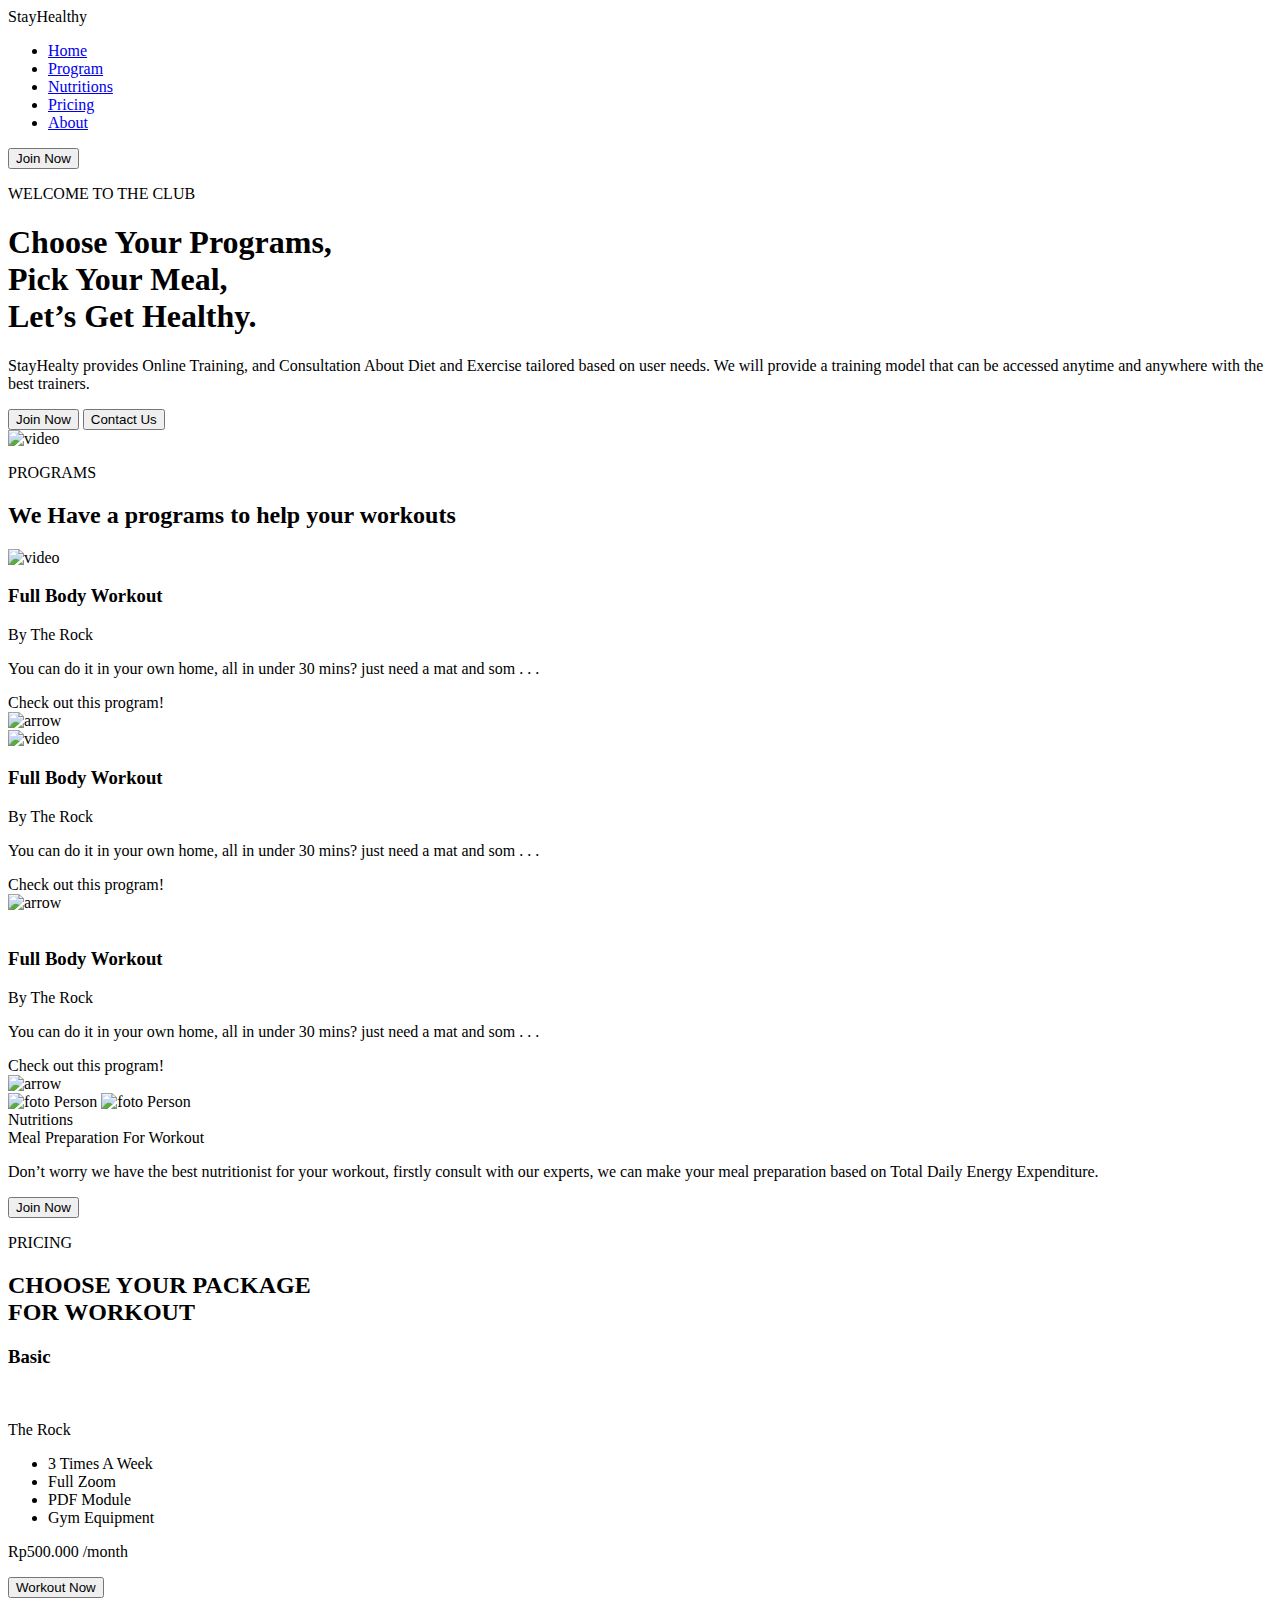
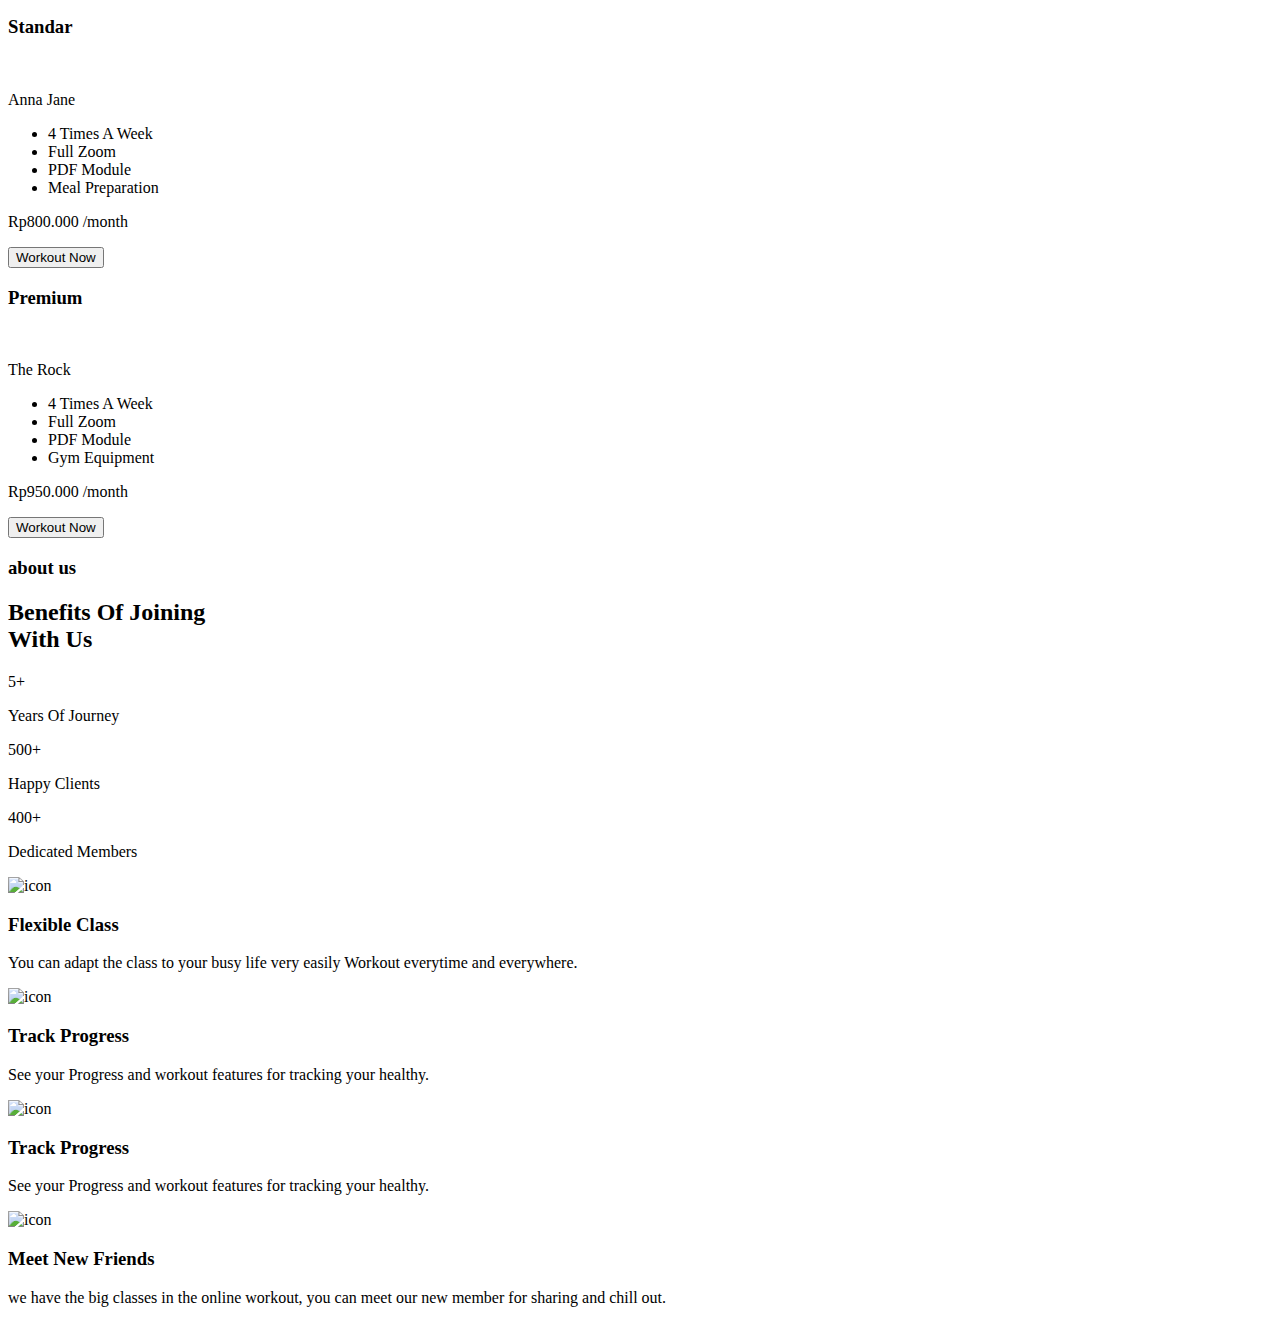
==== index.html @ d41f16de "commit1" ====
<!DOCTYPE html>
<html lang="en">

<head>
    <meta charset="UTF-8">
    <meta http-equiv="X-UA-Compatible" content="IE=edge">
    <meta name="viewport" content="width=device-width, initial-scale=1.0">
    <title>StayHealthy</title>
    <link rel="preconnect" href="https://fonts.googleapis.com">
    <link rel="preconnect" href="https://fonts.gstatic.com" crossorigin>
    <link
        href="https://fonts.googleapis.com/css2?family=Inter:wght@800&family=Lato:ital,wght@0,400;1,900&family=Poppins:wght@300;400;600;700;800&family=Roboto+Slab:wght@700&display=swap"
        rel="stylesheet">
    <link rel="stylesheet" href="./css/style.css">
</head>

<body>
    <div class="container">
        <header class="header">
            <div class="logo"> StayHealthy</div>
            <nav class="nav">
                <ul>
                    <li class="header__list"><a href="#" class="header__Link first">Home</a></li>
                    <li class="header__list"><a href="#" class="header__Link">Program</a></li>
                    <li class="header__list"><a href="#" class="header__Link">Nutritions</a></li>
                    <li class="header__list"><a href="#" class="header__Link">Pricing</a></li>
                    <li class="header__list"><a href="#" class="header__Link">About</a></li>
                </ul>
            </nav>
            <div>
                <button class="button">Join Now</button>
            </div>
        </header>
    </div>

    <main>
        <div class="container">
            <!-- section 1-->
            <section class="section-1">
                <p class="section-1__text">WELCOME TO THE CLUB</p>
                <h1 class="section-1__title">Choose Your Programs, <br> Pick Your Meal,<br>Let’s Get Healthy.</h1>
                <div class="section-1__text_text2">
                    <p class="section-1__text">StayHealty provides Online Training, and Consultation About Diet and
                        Exercise tailored based on user needs. We will provide a training model
                        that can be accessed anytime and anywhere with the best trainers.</p>
                </div>
                <div class="section-1__button">
                    <button class="button">Join Now</button>
                    <button class="button button1">Contact Us</button>
                </div>
            </section>
            <!-- section 2-->
            <section class="section-2">
                <img class="section-2__img" src="./image/video-Img.png" alt="video">
            </section>
            <section class="section-3">
                <p class="section-3__title">PROGRAMS</p>
                <h2 class="section-3__title-h2">We Have a programs to help your workouts</h2>
                <div class="section-3__cards">
                    <div class="section-3__card">
                        <img src="./image/section3-1.jpg" alt="video" class="section-3__card_img">
                        <h3 class="section-3__card_title">Full Body Workout</h3>
                        <p class="section-3__card_text">By The Rock</p>
                        <p class="section-3__card_article">You can do it in
                            your own home, all in under 30 mins? just need a mat and som . . .</p>
                        <div class="section-3__card_span">
                            <div class="span">Check out this program!</div>
                            <img src="./image/arrow-section3.svg" alt="arrow">
                        </div>
                    </div>

                    <div class="section-3__card">
                        <img src="./image/section3-2.jpg" alt="video" class="section-3__card_img">
                        <h3 class="section-3__card_title">Full Body Workout</h3>
                        <p class="section-3__card_text">By The Rock</p>
                        <p class="section-3__card_article">You can do it in
                            your own home, all in under 30 mins? just need a mat and som . . .</p>
                        <div class="section-3__card_span">
                            <div class="span">Check out this program!</div>
                            <img src="./image/arrow-section3.svg" alt="arrow">
                        </div>
                    </div>

                    <div class="section-3__card">
                        <img src="./image/section3-3.jpg" alt="" class="section-3__card_img">
                        <h3 class="section-3__card_title">Full Body Workout</h3>
                        <p class="section-3__card_text">By The Rock</p>
                        <p class="section-3__card_article">You can do it in
                            your own home, all in under 30 mins? just need a mat and som . . .</p>
                        <div class="section-3__card_span">
                            <div class="span">Check out this program!</div>
                            <img src="./image/arrow-section3.svg" alt="arrow">
                        </div>
                    </div>
                </div>
            </section>
            <section class="section-4">
                <div class="section-4__person">
                    <img class="person1" src="./image/section4-2.jpg" alt="foto Person">
                    <img class="person2" src="./image/section4-3.jpg" alt="foto Person">
                </div>
                <div class="section-4__article">
                    <div class="section-4__title-prod">Nutritions</div>
                    <div class="section-4__title">Meal Preparation For Workout</div>
                    <p class="section-4__text">Don’t worry we have the best
                        nutritionist for your workout, firstly consult with our
                        experts, we can make your meal
                        preparation based on Total Daily Energy Expenditure.</p>
                    <button class="button">Join Now</button>
                </div>
            </section>
            <section class="section-5">
                <p class="section-5__text">PRICING</p>
                <h2 class="section-5__title">CHOOSE YOUR PACKAGE <br> FOR WORKOUT</h2>
                <div class="section-5__cards">
                    <div class="section-5__card">
                        <h3 class="section-5__card_title">Basic</h3>
                        <img src="./image/section-5-1.jpg" alt="" class="section-5__card_img">
                        <p class="section-5__card_text">The Rock</p>
                        <ul class="section-5__card_list">
                            <li class="section-5__card_punkt">3 Times A Week</li>
                            <li class="section-5__card_punkt section-5__card_punkt1">Full Zoom</li>
                            <li class="section-5__card_punkt section-5__card_punkt2">PDF Module</li>
                            <li class="section-5__card_punkt">Gym Equipment</li>
                        </ul>
                        <p class="section-5__card_p">Rp500.000 <span class="section-5__span">/month</span></p>
                        <button class="button section-5__button">Workout Now</button>
                    </div>
                    <div class="section-5__card">
                        <h3 class="section-5__card_title">Standar</h3>
                        <img src="./image/section-5-2.jpg" alt="" class="section-5__card_img">
                        <p class="section-5__card_text">Anna Jane</p>
                        <ul class="section-5__card_list">
                            <li class="section-5__card_punkt">4 Times A Week</li>
                            <li class="section-5__card_punkt section-5__card_punkt1">Full Zoom</li>
                            <li class="section-5__card_punkt section-5__card_punkt2">PDF Module</li>
                            <li class="section-5__card_punkt">Meal Preparation</li>
                        </ul>
                        <p class="section-5__card_p">Rp800.000 <span class="section-5__span">/month</span></p>
                        <button class="button section-5__button">Workout Now</button>
                    </div>

                    <div class="section-5__card">
                        <h3 class="section-5__card_title">Premium</h3>
                        <img src="./image/section-5-3.jpg" alt="" class="section-5__card_img">
                        <p class="section-5__card_text">The Rock</p>
                        <ul class="section-5__card_list">
                            <li class="section-5__card_punkt">4 Times A Week</li>
                            <li class="section-5__card_punkt section-5__card_punkt1">Full Zoom</li>
                            <li class="section-5__card_punkt section-5__card_punkt2">PDF Module</li>
                            <li class="section-5__card_punkt section-5__card_punkt2">Gym Equipment</li>
                        </ul>
                        <p class="section-5__card_p">Rp950.000 <span class="section-5__span">/month</span></p>
                        <button class="button section-5__button">Workout Now</button>
                    </div>
                </div>
            </section>
            <section class="section-6">
                <h3 class="section-6__h3">about us</h3>
                <h2 class="section-6__h2">Benefits Of Joining <br> With Us</h2>
                <div class="section-6__tabls">
                    <div class="section-6__tabl">
                        <span class="section-6__span">5+</span>
                        <p class="section-6__p">Years Of Journey</p>
                    </div>
                    <div class="section-6__tabl section-6__tabl1">
                        <span class="section-6__span">500+</span>
                        <p class="section-6__p">Happy Clients</p>
                    </div>
                    <div class="section-6__tabl">
                        <span class="section-6__span">400+</span>
                        <p class="section-6__p">Dedicated Members</p>
                    </div>
                </div>
                <div class="section-6__cards">
                    <div class="section-6__card">
                        <!-- card 1 -->
                        <div class="section-6__card1">
                            <div class="section-6__card-img">
                                <img src="./image/icon-6-1.svg" alt="icon">
                            </div>
                            <div class='section-6__card-article'>
                                <h3 class="section-6__title">Flexible Class</h3>
                                <p class="section-6__text">You can adapt the class to your busy life very easily
                                    Workout everytime and everywhere.</p>
                            </div>
                        </div>
                        <!-- card 2 -->

                        <div class="section-6__card2">
                            <div class="section-6__card-img">
                                <img src="./image/icon-6-2.svg" alt="icon">
                            </div>
                            <div class='section-6__card-article'>
                                <h3 class="section-6__title">Track Progress</h3>
                                <p class="section-6__text">See your Progress and workout features for tracking your
                                    healthy.</p>
                            </div>
                        </div>
                    </div>

                </div>
                <div class="section-6__card">
                    <!-- card 3 -->
                    <div class="section-6__card3">
                        <div class="section-6__card-img">
                            <img src="./image/icon-6-3.svg" alt="icon">
                        </div>
                        <div class='section-6__card-article'>
                            <h3 class="section-6__title">Track Progress</h3>
                            <p class="section-6__text">See your Progress and workout features for tracking your healthy.
                            </p>
                        </div>
                    </div>
                    <!-- card 4 -->

                    <div class="section-6__card4">
                        <div class="section-6__card-img">
                            <img src="./image/icon-6-4.svg" alt="icon">
                        </div>
                        <div class='section-6__card-article'>
                            <h3 class="section-6__title">Meet New Friends</h3>
                            <p class="section-6__text">we have the big classes in the online workout, you can
                                meet our new member for sharing and chill out.</p>
                        </div>
                    </div>
                </div>

            </section>




        </div>
    </main>

    <footer></footer>
</body>

</html>
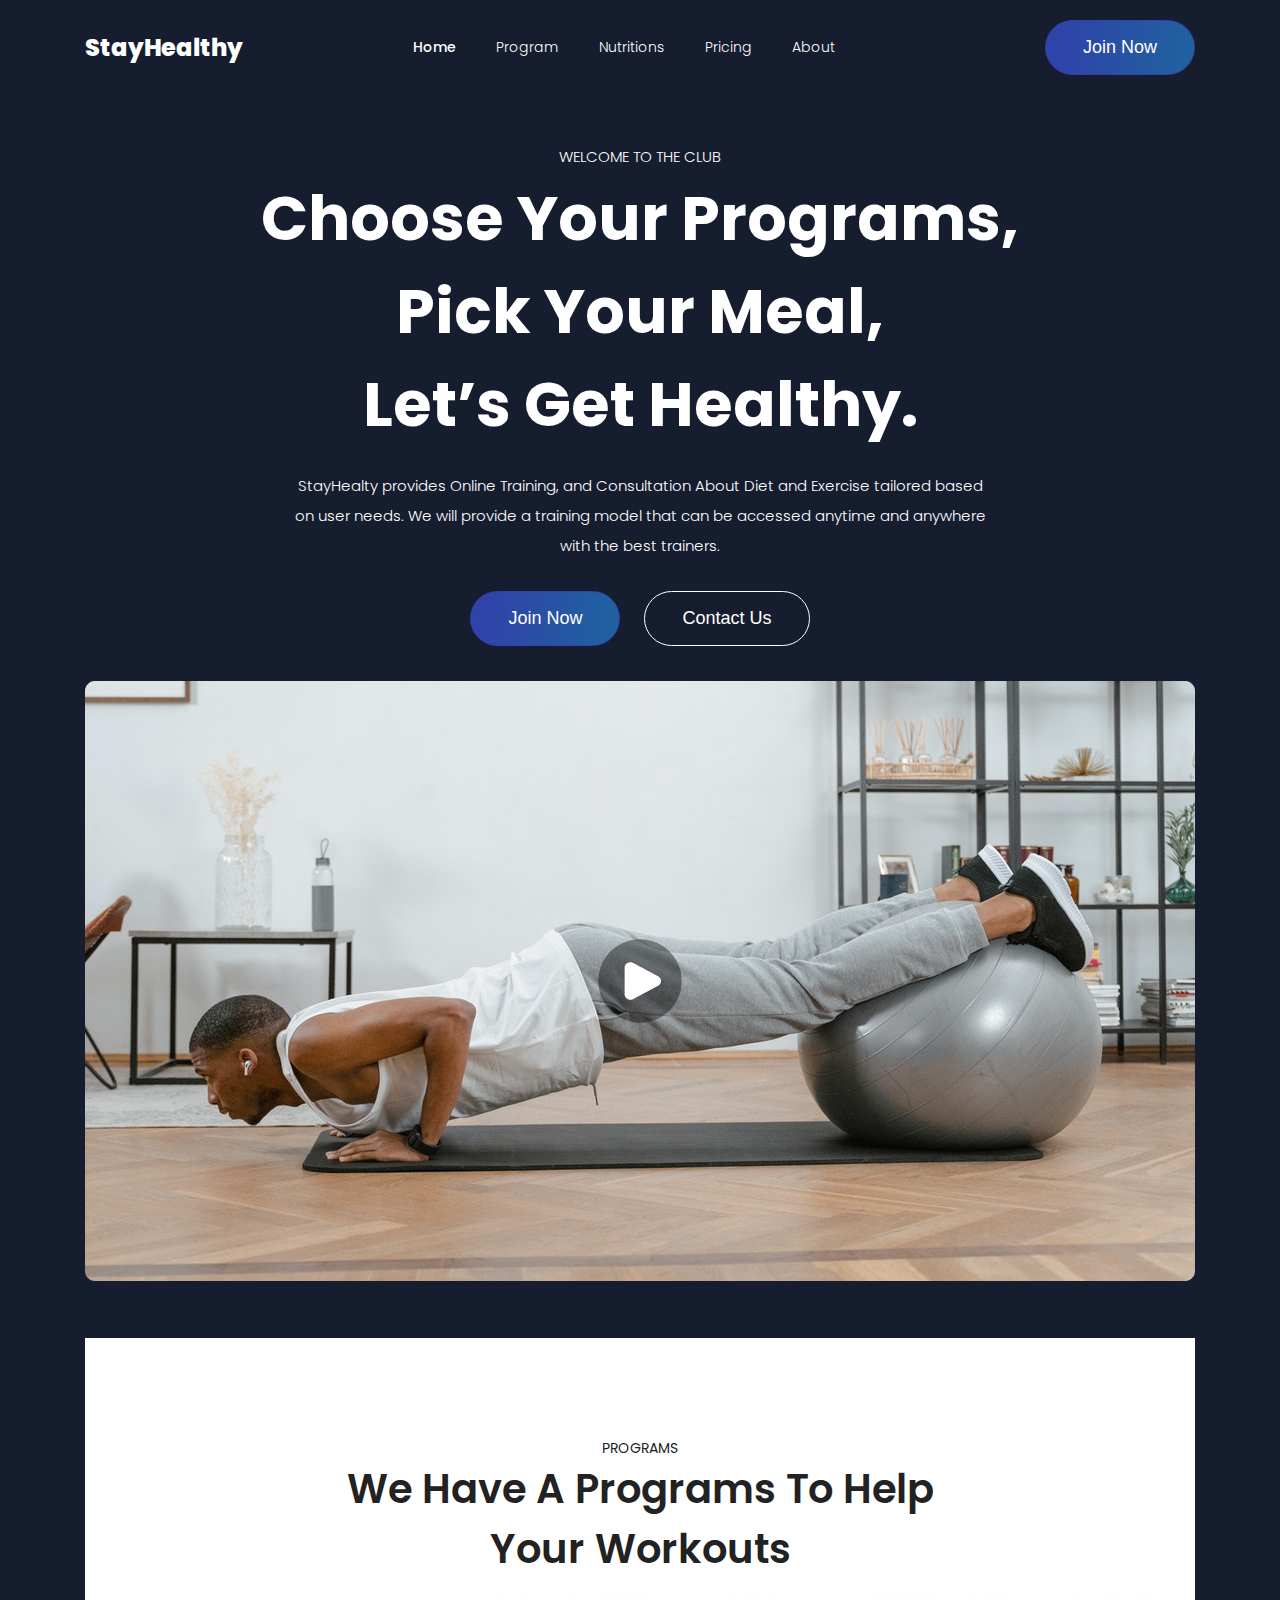
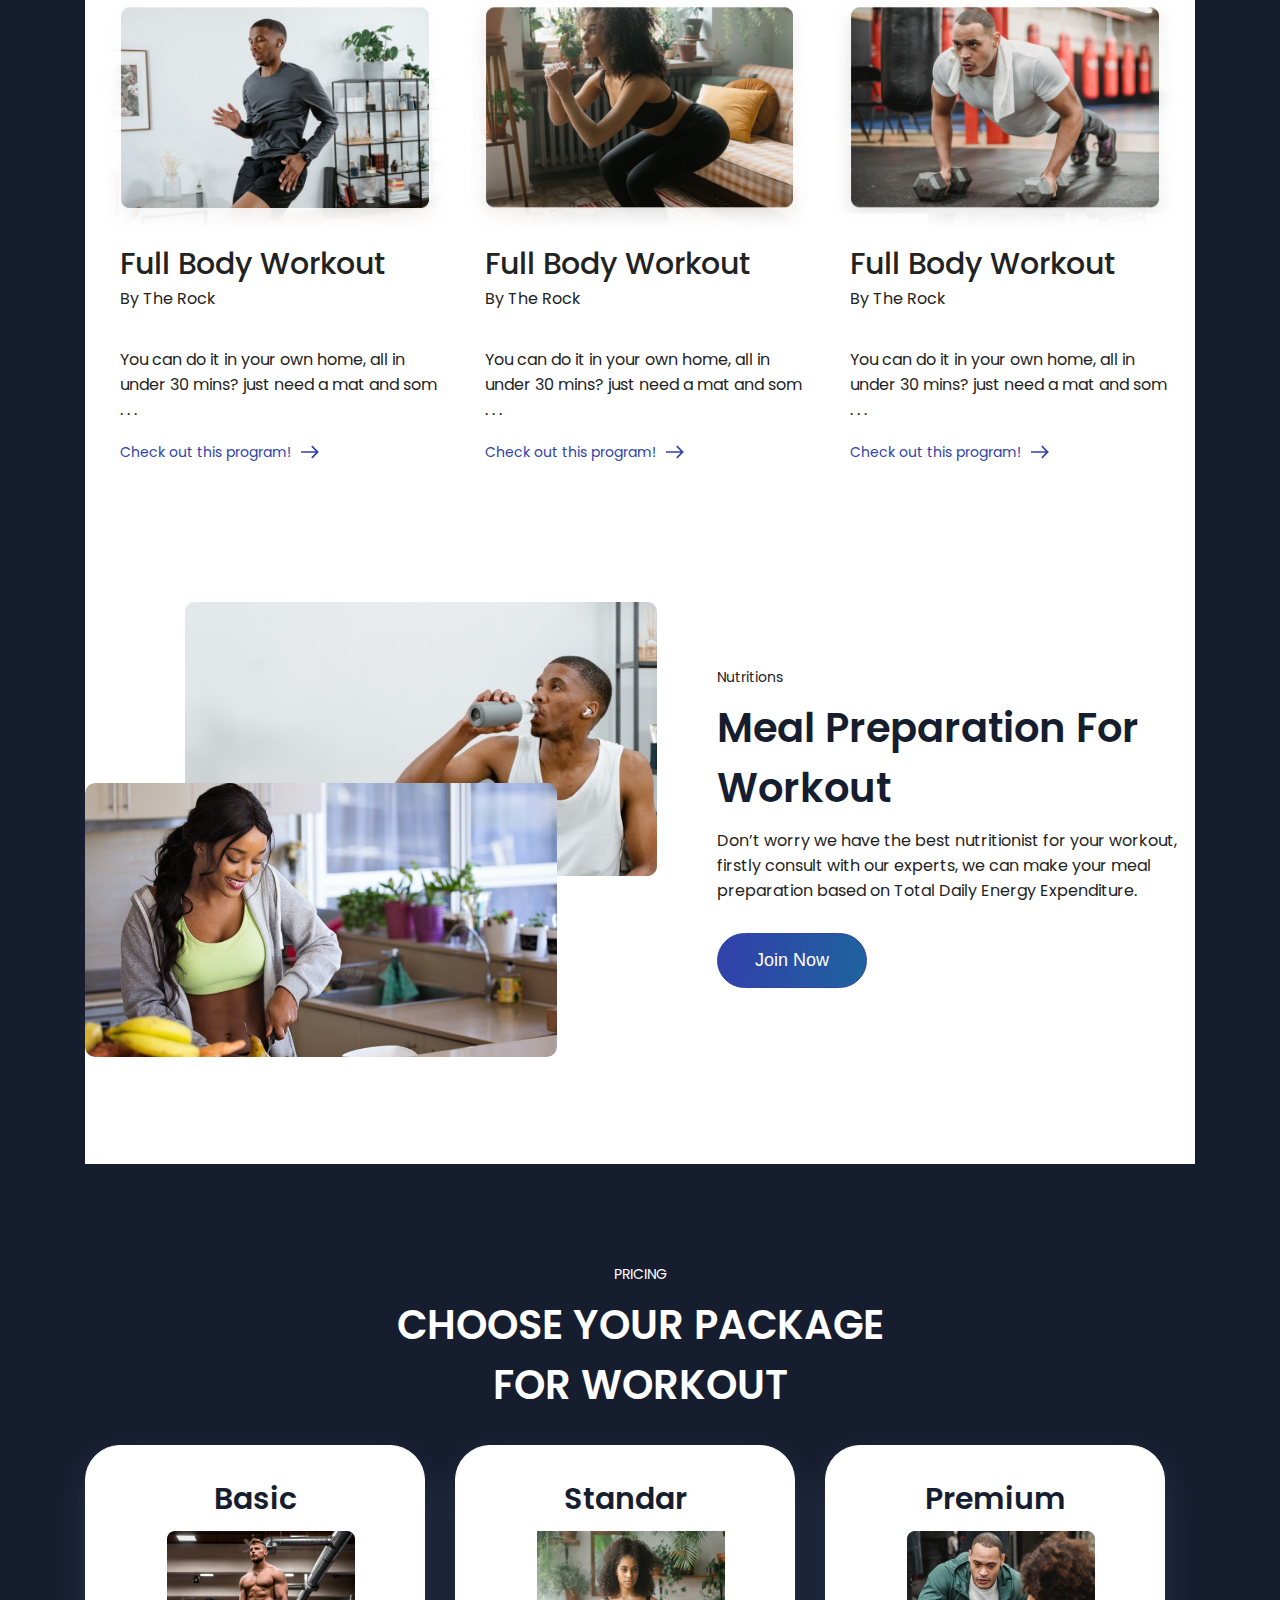
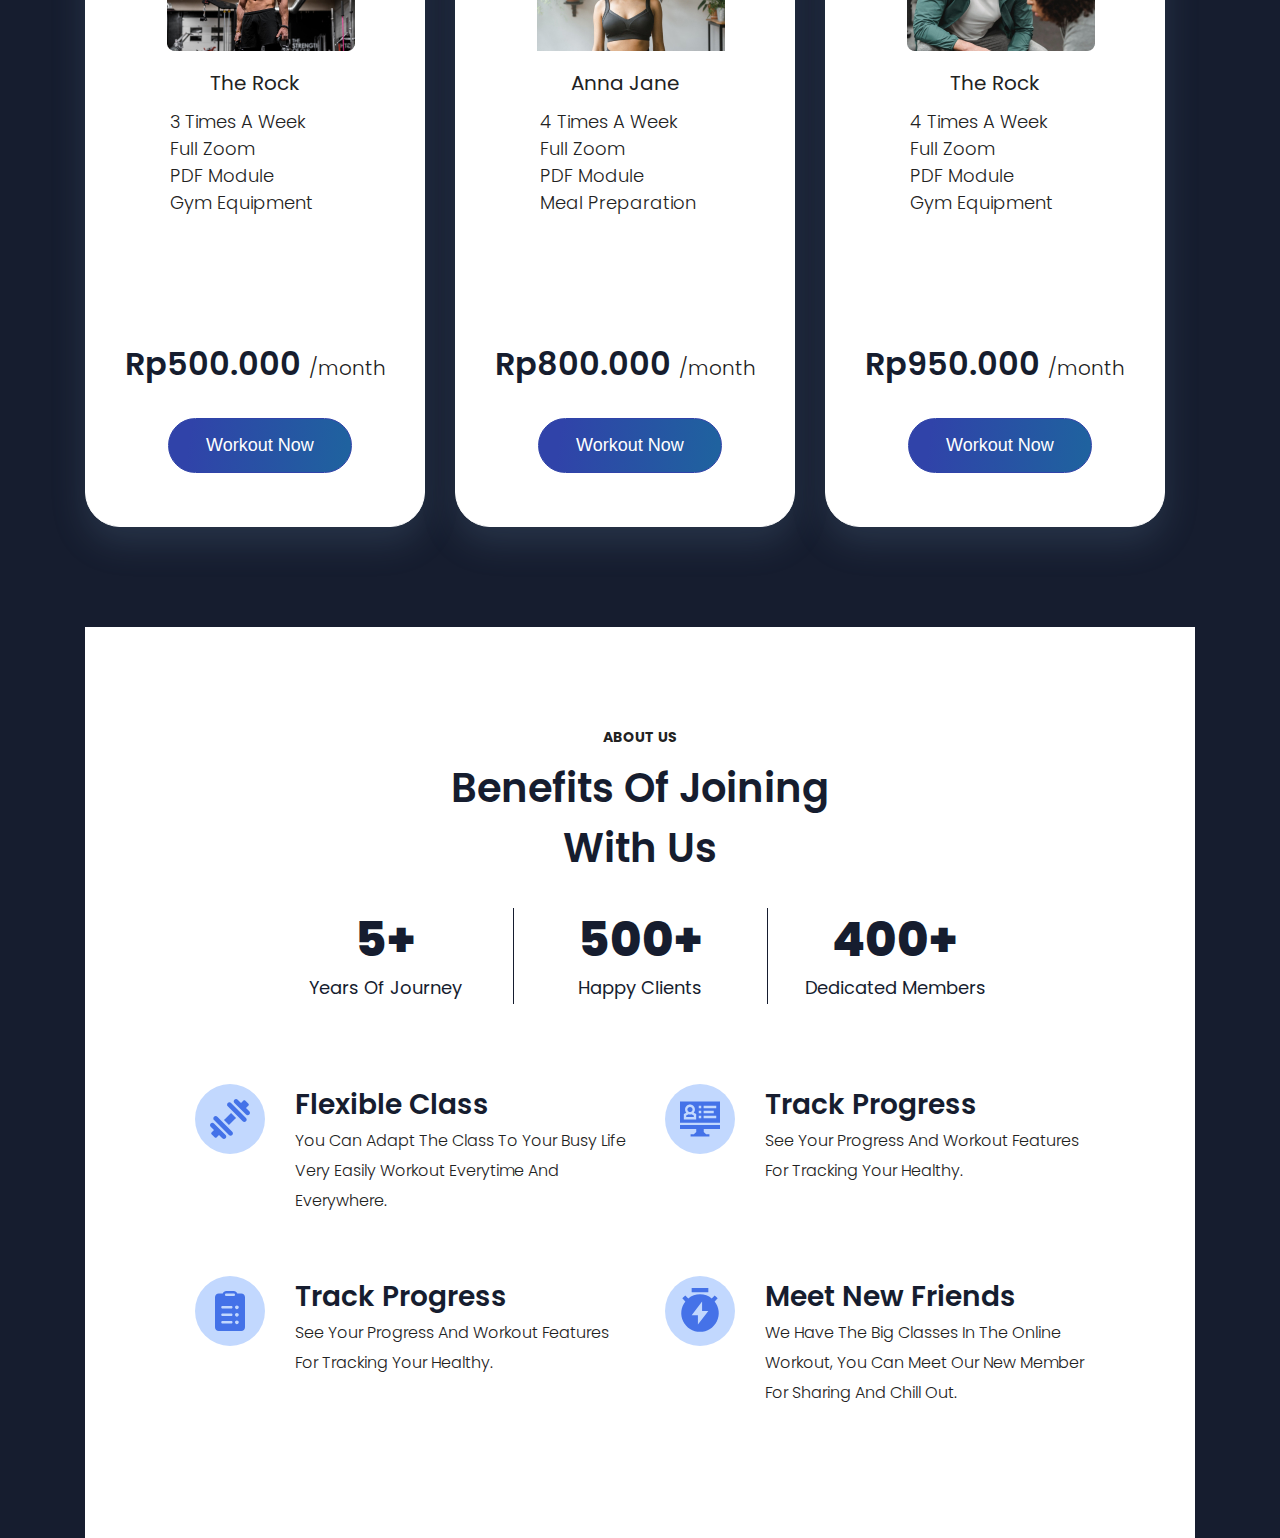
==== commit 36a2946e: "commit2" ====
--- a/index.html
+++ b/index.html
@@ -11,7 +11,7 @@
     <link
         href="https://fonts.googleapis.com/css2?family=Inter:wght@800&family=Lato:ital,wght@0,400;1,900&family=Poppins:wght@300;400;600;700;800&family=Roboto+Slab:wght@700&display=swap"
         rel="stylesheet">
-    <link rel="stylesheet" href="./css/style.css">
+    <link rel="stylesheet" href="./style.css">
 </head>
 
 <body>
--- a/style.css
+++ b/style.css
@@ -0,0 +1,377 @@
+* {
+    margin: 0;
+    padding: 0;
+    box-sizing: border-box;
+}
+body {
+    background: #161D2F;
+    font-family: 'Poppins', sans-serif;
+    color: #fff;
+}
+.container {
+    max-width: 1110px;
+    margin: 0 auto;
+}
+.header {
+    display: flex;
+    justify-content: space-between;
+    align-items: center;
+    margin-top: 20px;
+}
+.nav ul {
+    display: flex;
+}
+.header__list {
+    font-weight: 300;
+    font-size: 14px;
+    line-height: 21px;
+    margin-right: 40px;
+    list-style: none;
+}
+.header__Link {
+    color: white;
+    text-decoration: none;
+}
+.first {
+    font-weight: 500;
+}
+.logo {
+    font-weight: 800;
+    font-size: 24px;
+    line-height: 36px;
+}
+.button {
+    background: linear-gradient(97.1deg, #3043A9 11.99%, #1F629F 96.6%);
+    border-radius: 28px;
+    padding: 13px 37px;
+    font-weight: 500;
+    font-size: 18px;
+    line-height: 27px;
+    text-align: center;
+    color: #FFFFFF;
+    border: 1px solid #3043A9;
+}
+.section-1 {
+    margin-top: 67px;
+    text-align: center;
+}
+.section-1__text {
+    font-weight: 300;
+    font-size: 15px;
+    line-height: 30px;
+
+}
+.section-1__title {
+    font-weight: bold;
+    font-size: 62px;
+    line-height: 150%;
+    text-align: center;
+    margin-bottom: 20px;
+}
+.section-1__text_text2 {
+    margin-bottom: 30px;
+    max-width: 700px;
+    margin: 0 auto;
+    margin-bottom: 30px;
+}
+.button1 {
+    background: #161D2F;
+    border: 1px solid #ffff;
+    margin-left: 20px;
+}
+.section-2 {
+    margin-top: 35px;
+    margin-bottom: 50px;
+    background: #161D2F;
+}
+.section-2__img {
+    height: 600px;
+}
+.section-3 {
+    background: #fff;
+    color: #222222;
+}
+.section-3__cards {
+    display: flex;
+    justify-content: space-between;
+    align-items: center;
+    padding: 15px;
+    padding-bottom: 100px;
+}
+.section-3__card_img {
+    width: 350px;
+    height: 240px;
+}
+.section-3__title {
+    font-weight: normal;
+    font-size: 14px;
+    line-height: 21px;
+    text-align: center;
+    padding-top: 100px;
+}
+.section-3__title-h2 {
+    margin-bottom: 30px;
+    margin-top: 10px;
+    font-weight: 600;
+    font-size: 40px;
+    line-height: 150%;
+    text-align: center;
+    text-transform: capitalize;
+    max-width: 590px;
+    margin: auto;
+}
+
+.section-3__card_title {
+    font-weight: 500;
+    font-size: 30px;
+    line-height: 45px;
+    margin-left: 20px;
+}
+.section-3__card_text {
+    margin-left: 20px;
+}
+.section-3__card_article {
+    margin-top: 36px;
+    margin-bottom: 20px;
+    margin-left: 20px;
+    max-width: 323px;
+}
+.section-3__card_span {
+    display: flex;
+}
+.span {
+    font-weight: normal;
+    font-size: 14px;
+    line-height: 20px;
+    font-feature-settings: 'salt' on, 'liga' off;
+    color: #3043A9;
+    margin-right: 10px;
+    margin-left: 20px;
+}
+.section-4 {
+    display: flex;
+    background: #fff;
+}
+.section-4__person {
+    margin-top: 100px;
+    margin-bottom: 100px;
+}
+.person1 {
+    margin-left: 100px;
+    z-index: 1;
+    margin-top: -60px;
+}
+.person2 {
+    margin-top: -100px;
+    z-index: 5;
+    border-radius: 10px;
+}
+.section-4__article {
+    margin-left: 60px;
+    margin-top: 105px;
+    color: #222222;
+}
+.section-4__title-prod {
+    font-size: 14px;
+    line-height: 21px;
+}
+.section-4__title {
+    margin-top: 10px;
+    margin-bottom: 10px;
+    font-weight: 600;
+    font-size: 40px;
+    line-height: 150%;
+    text-transform: capitalize;
+    color: #161D2F;
+}
+.section-4__text {
+    margin-bottom: 30px;
+}
+.section-5__text {
+    font-size: 14px;
+    line-height: 21px;
+    margin-top: 100px;
+    margin-bottom: 10px;
+    text-align: center;
+}
+.section-5__title {
+    font-weight: 600;
+    font-size: 40px;
+    text-align: center;
+    justify-content: center;
+    line-height: 150%;
+    margin-bottom: 30px;
+}
+.section-5__cards {
+    display: flex;
+}
+.section-5__card {
+    width: 350px;
+    height: 682px;
+    background: #FFFFFF;
+    border: 1px solid #FFFFFF;
+    box-sizing: border-box;
+    box-shadow: 0px 16px 35px rgba(112, 144, 176, 0.2);
+    border-radius: 35px;
+    color: #222222;
+    margin-right: 30px;
+    margin-bottom: 100px;
+}
+.section-5__card_title {
+    font-weight: 600;
+    font-size: 30px;
+    line-height: 45px;
+    text-align: center;
+    color:#161D2F;
+}
+.section-5__card_text {
+    font-weight: normal;
+    font-size: 20px;
+    line-height: 150%;
+    color: #222222;
+}
+.section-5__card_title {
+    font-weight: 600;
+    font-size: 30px;
+    line-height: 45px;
+    text-align: center;
+    color: #161D2F;
+    margin-bottom: 10px;
+    margin-top: 30px;
+}
+.section-5__card_img {
+    width: 188px;
+    height: 120px;
+    margin-bottom: 10px;
+    margin-left: 81px;
+}
+.section-5__card_text {
+    font-size: 20px;
+    line-height: 150%;
+    text-align: center;
+    margin-bottom: 10px;
+}
+.section-5__card_list {
+    margin-bottom: 124px;
+    margin-left: 84px;
+    margin-top: 10px;
+}
+.section-5__card_punkt {
+    font-weight: 300;
+    font-size: 18px;
+    line-height: 27px;
+    list-style: none;
+}
+.section-5__card_p {
+    font-weight: 600;
+    font-size: 32px;
+    line-height: 150%;
+    text-align: center;
+    color: #161D2F;
+    margin-bottom: 30px;
+}
+.section-5__button {
+    margin-left: 82px;
+}
+.section-5__span {
+    font-weight: 300;
+    font-size: 20px;
+    line-height: 150%;
+    color: #222222;
+}
+.section-6 {
+    color: #222222;
+    background: #fff;
+    padding-top: 100px;
+    padding-bottom: 100px;
+}
+.section-6__h3 {
+    font-size: 14px;
+    line-height: 21px;
+    text-align: center;
+    text-transform: uppercase;
+    margin-bottom: 10px;
+}
+.section-6__h2 {
+    font-weight: 600;
+    font-size: 40px;
+    line-height: 150%;
+    text-align: center;
+    text-transform: capitalize;
+    color: #161D2F;
+}
+.section-6__tabls {
+    display: flex;
+    align-items: center;
+    justify-content: center;
+}
+.section-6__tabl {
+    min-width: 255px;
+    color: #161D2F;
+    text-align: center;
+    font-feature-settings: 'salt' on, 'liga' off;
+    margin-top: 30px;
+    margin-bottom: 50px;
+}
+.section-6__tabl1 {
+    border-right: 1px solid #161D2F;
+    border-left: 1px solid #161D2F;
+}
+.section-6__span {
+    font-weight: 800;
+    font-size: 48px;
+    line-height: 64px;
+}
+.section-6__p {
+    font-size: 18px;
+    line-height: 32px;
+    display: block;
+}
+.section-6__cards {
+    display: flex;
+}
+.section-6__card {
+    margin-bottom: 30px;
+    display: flex;
+}
+.section-6__card1 {
+    margin-top: 30px;
+    margin-right: 30px;
+    display: flex;
+    max-width: 440px;
+    margin-left: 110px;
+}
+.section-6__card2 {
+    display: flex;
+    margin-top: 30px;
+    max-width: 440px;
+}
+.section-6__card-img {
+    margin-right: 30px;
+}
+.section-6__title {
+    font-weight: 600;
+    font-size: 28px;
+    line-height: 42px;
+    text-transform: capitalize;
+    color: #161D2F;
+}
+.section-6__text {
+    font-weight: 300;
+    font-size: 16px;
+    line-height: 30px;
+    text-transform: capitalize;
+    color: #222222;
+}
+.section-6__card3 {
+    margin-top: 30px;
+    margin-right: 30px;
+    display: flex;
+    max-width: 440px;
+    margin-left: 110px;
+}
+.section-6__card4 {
+    display: flex;
+    margin-top: 30px;
+    max-width: 440px;
+}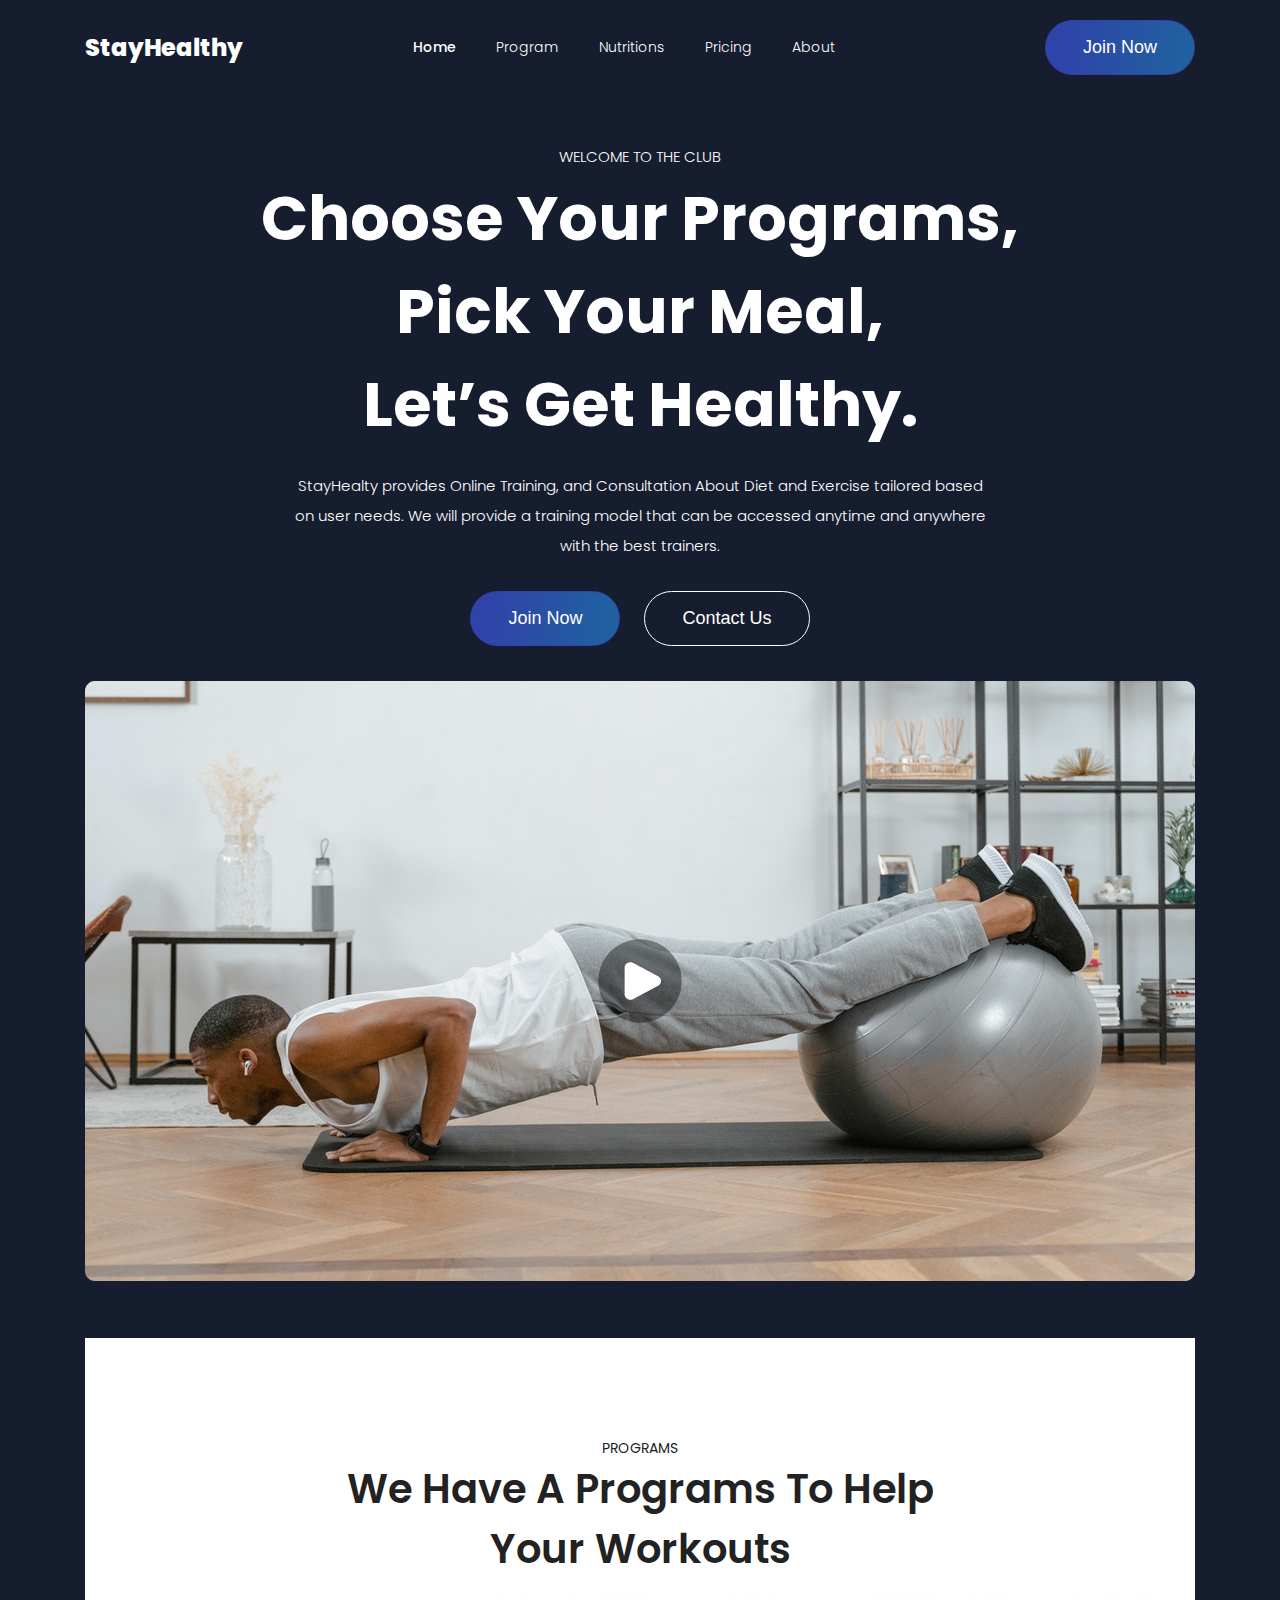
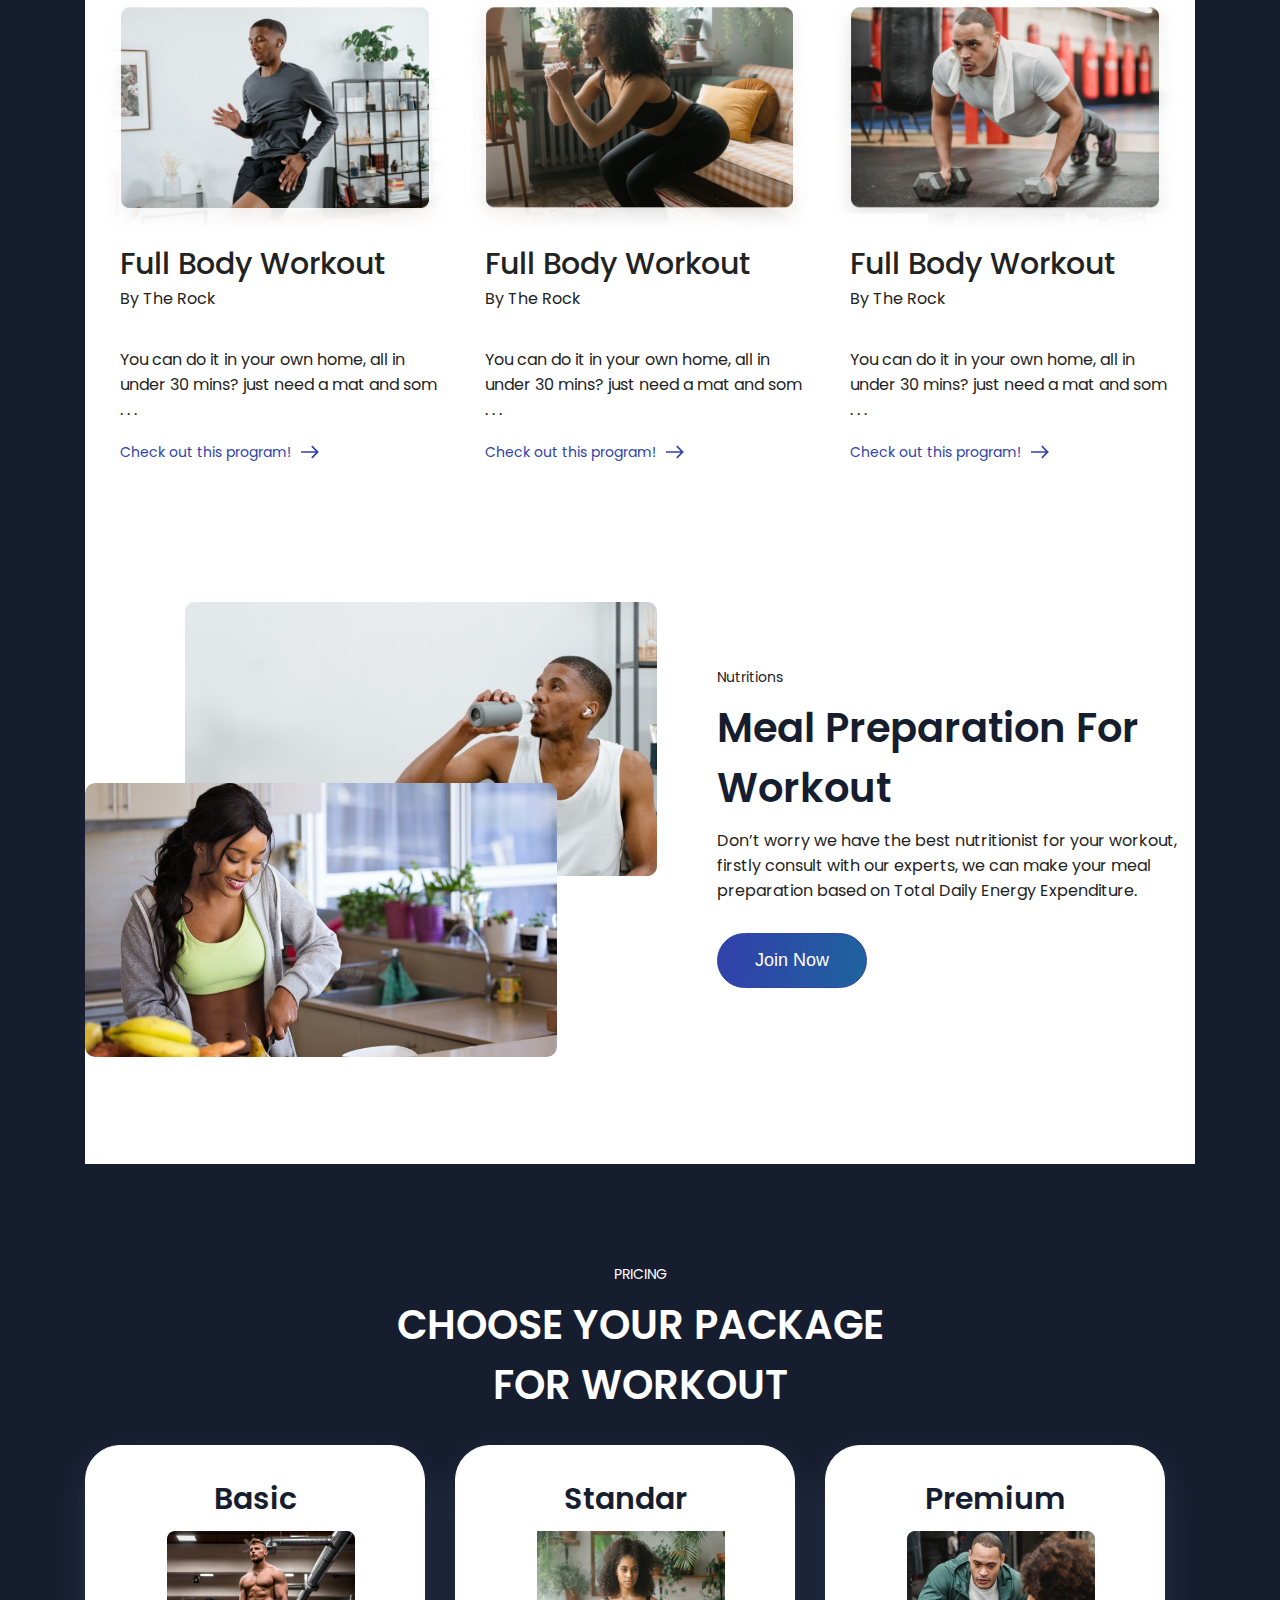
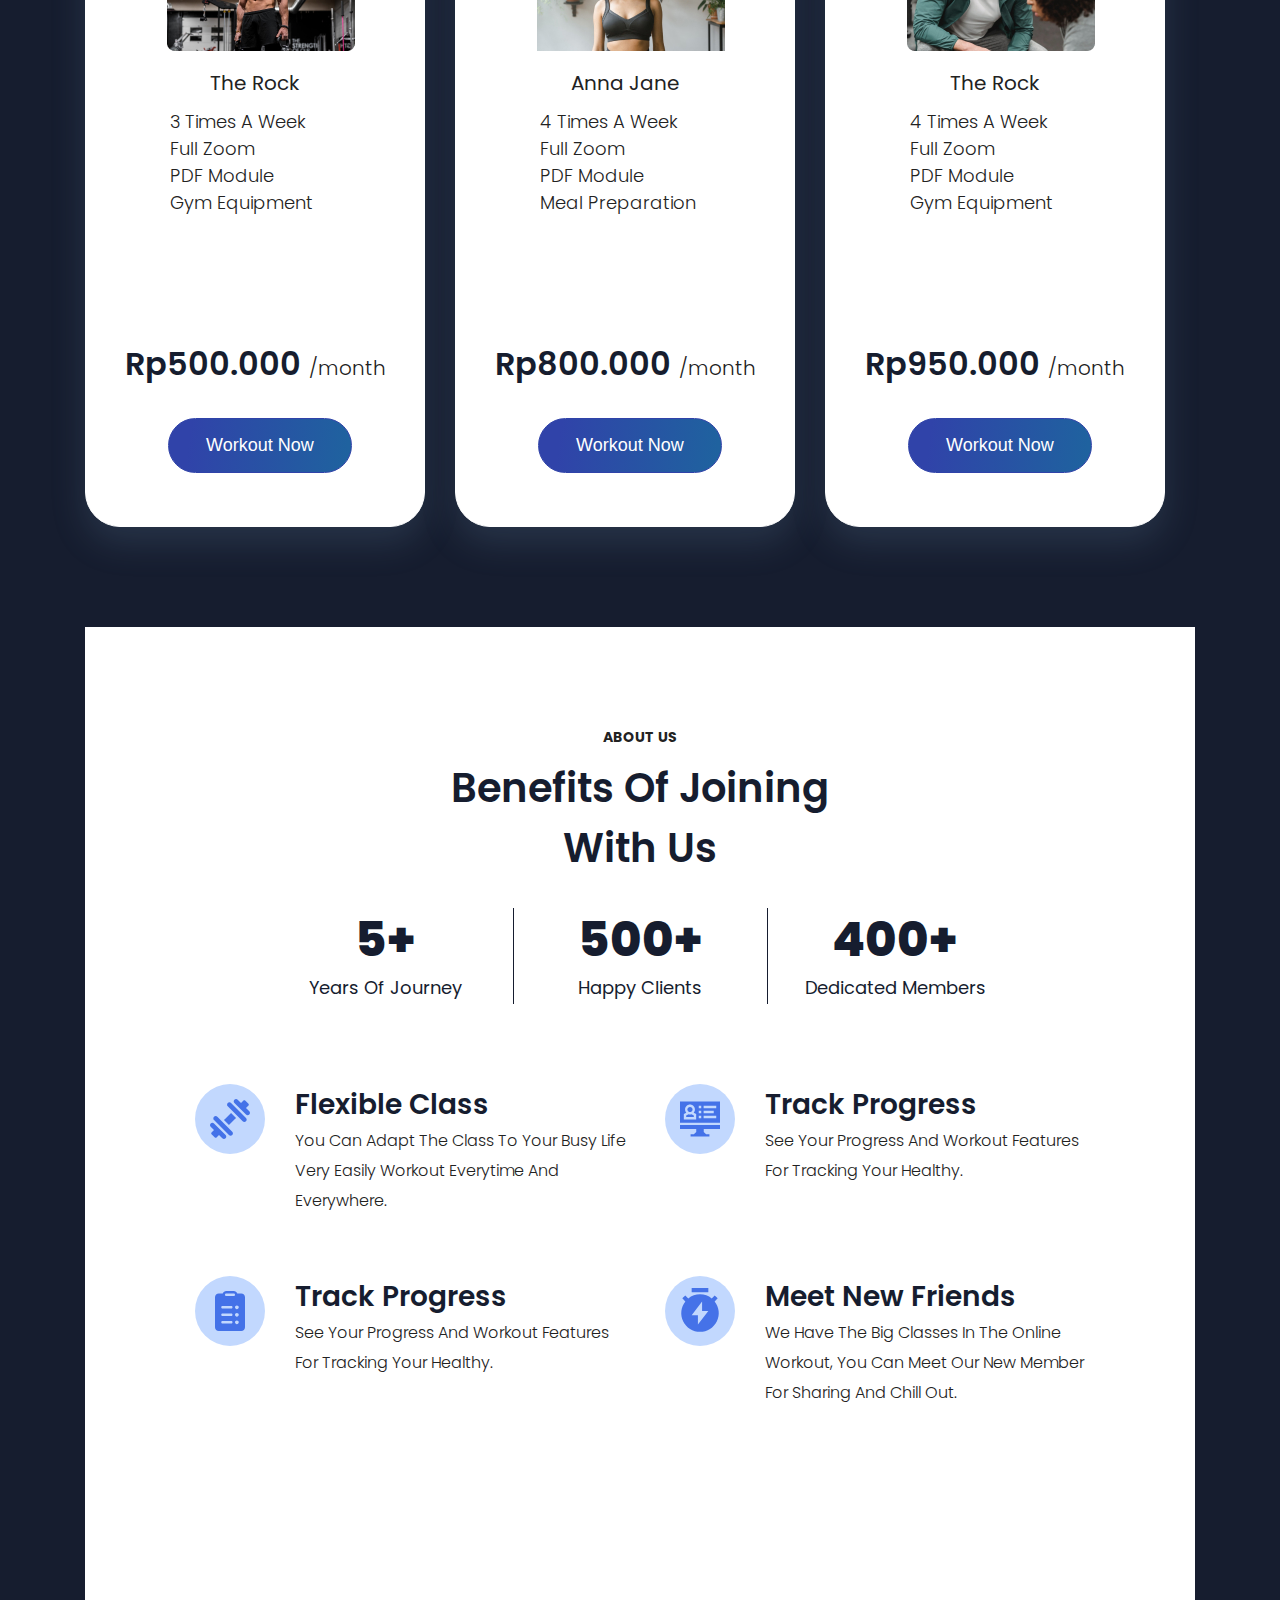
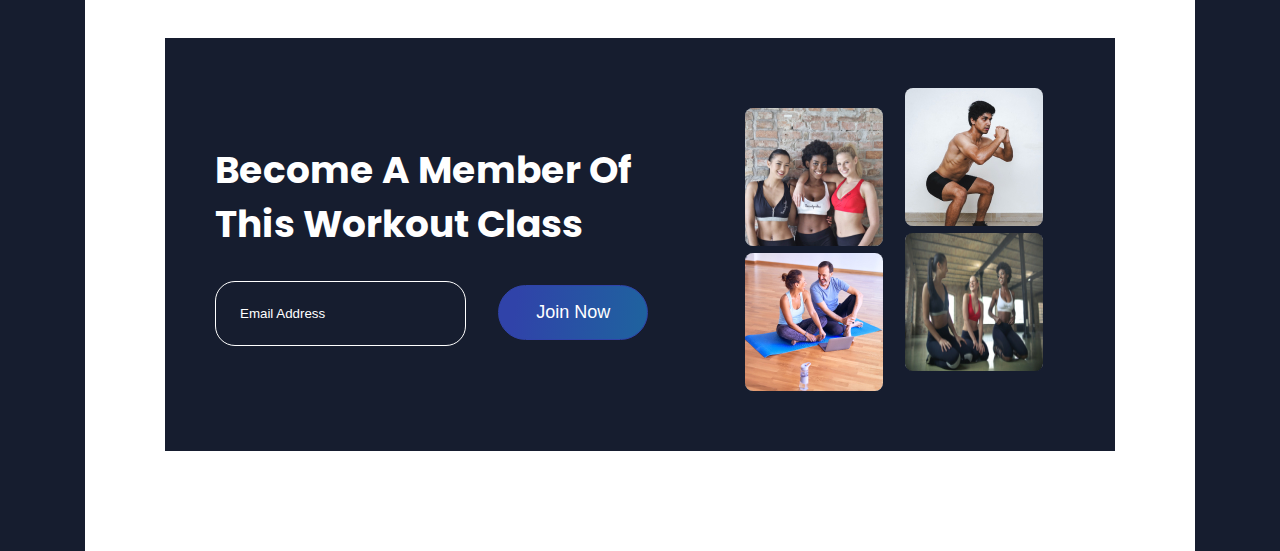
==== commit 2196d426: "commit3" ====
--- a/index.html
+++ b/index.html
@@ -225,9 +225,28 @@
                         </div>
                     </div>
                 </div>
-
-            </section>
-
+            </section>
+            <section class="section-7">
+                <div class="section-7__wrapper">
+                    <div class="section-7__text">
+                        <h2>Become a member of this  workout class</h2>
+                    </div>
+                    <div class="section-7__buttons">
+                        <button class="section-7__button">Email Address</button>
+                        <button class="button">Join Now</button>
+                    </div>
+                </div>
+                <div class="section-7__fotos">
+                    <div class="section-7__fotos_column1">
+                        <img class="section-7__img" src="./image/section7-1.jpg" alt="train">
+                        <img class="section-7__img" src="./image/section7-3.jpg" alt="train">
+                    </div>
+                    <div class="section-7__fotos_column2">
+                        <img class="section-7__img" src="./image/section7-2.jpg" alt="train">
+                        <img class="section-7__img" src="./image/section-7-foto.jpg" alt="train">
+                    </div>
+                </div>
+            </section>
 
 
 
--- a/style.css
+++ b/style.css
@@ -374,4 +374,44 @@
     display: flex;
     margin-top: 30px;
     max-width: 440px;
+}
+.section-7 {
+    background: #fff;
+    padding: 100px 80px;
+    display: flex;
+}
+.section-7__wrapper {
+    background: #161D2F;
+    padding: 105px 50px;
+}
+.section-7__text {
+    margin-bottom: 30px;
+    border-radius: 20px;
+    font-size: 25px;
+    line-height: 54px;
+    text-transform: capitalize;
+}
+.section-7__button {
+    border-radius: 20px;
+    border: 1px solid #fff;
+    padding: 24px 140px 24px 24px;
+    margin-right: 28px;
+    background: #161D2F;
+    color: #fff;
+}
+.section-7__fotos {
+    display: flex;
+    background: #161D2F;
+}
+.section-7__img {
+    border-radius: 8px;
+    width: 138px;
+    height: 138px;
+}
+.section-7__fotos_column1 {
+    margin-top: 70px;
+}
+.section-7__fotos_column2 {
+    margin-top: 50px;
+    margin-right: 50px;
 }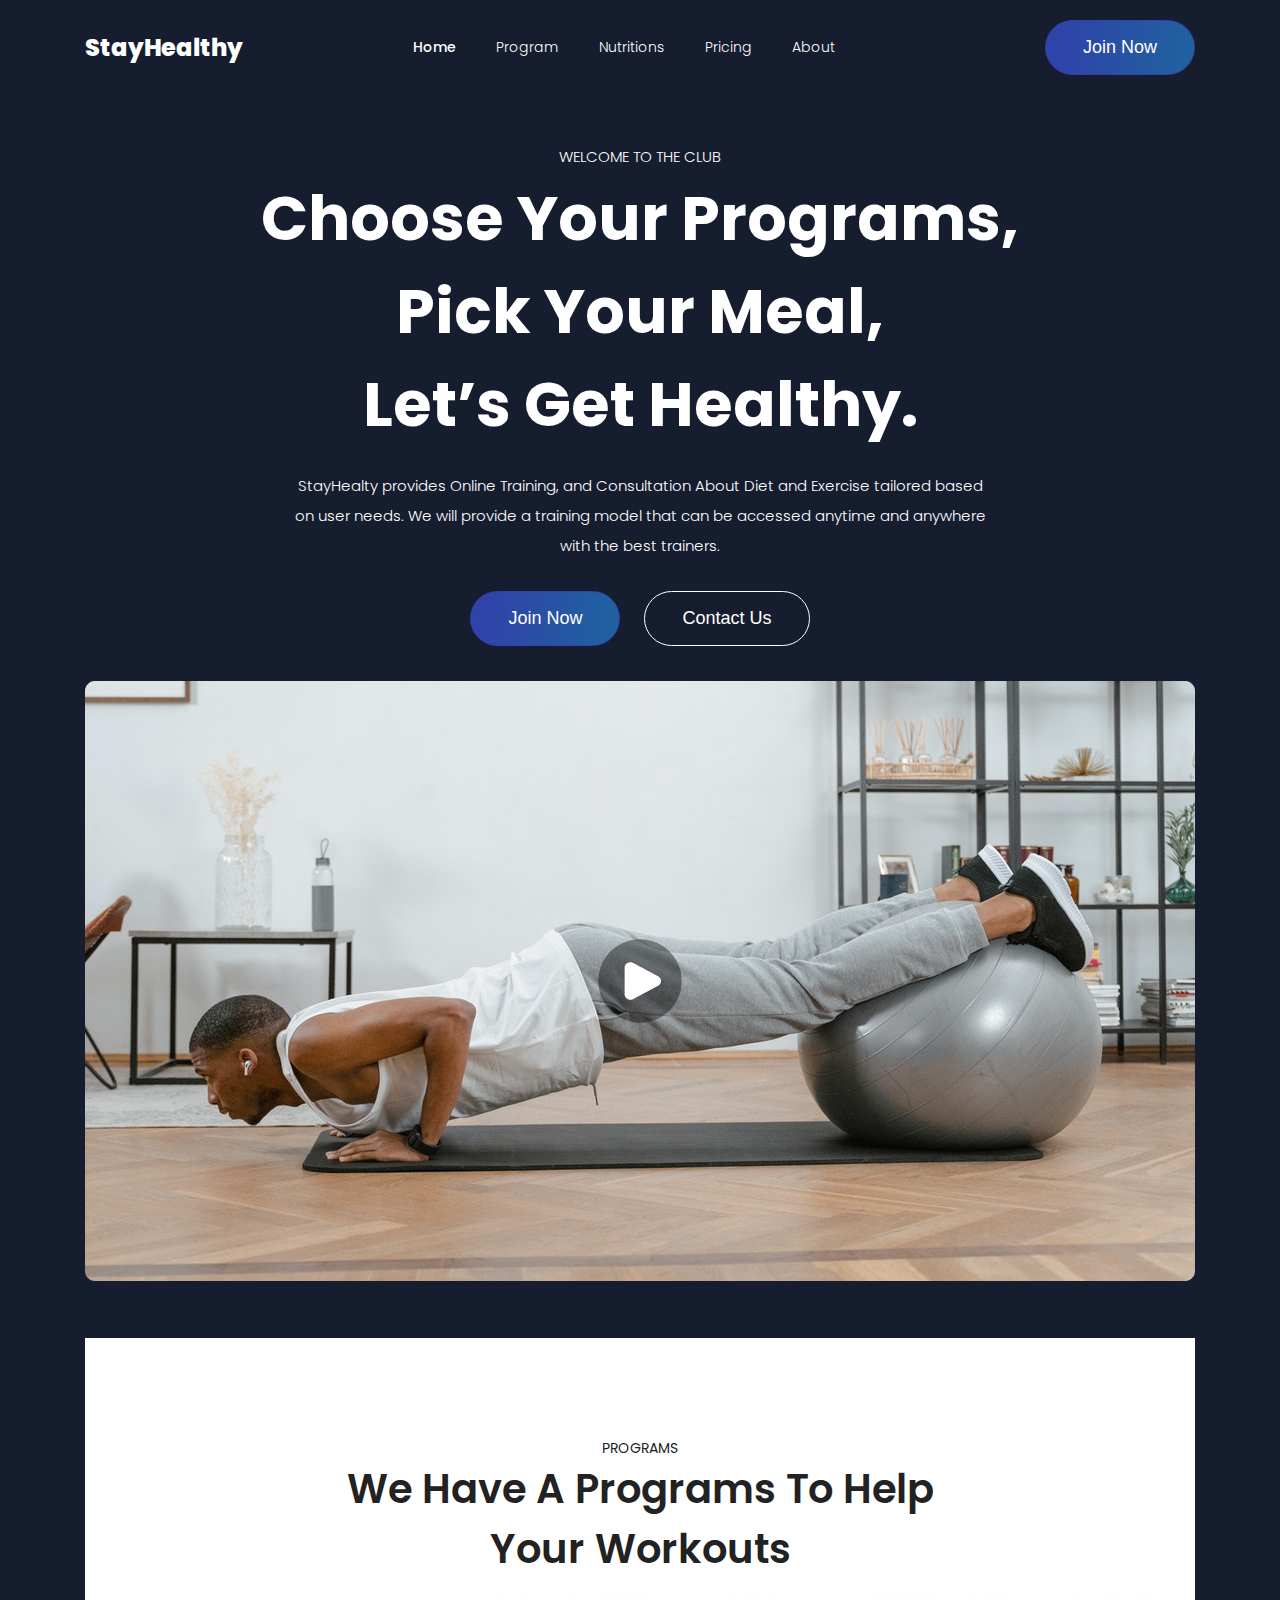
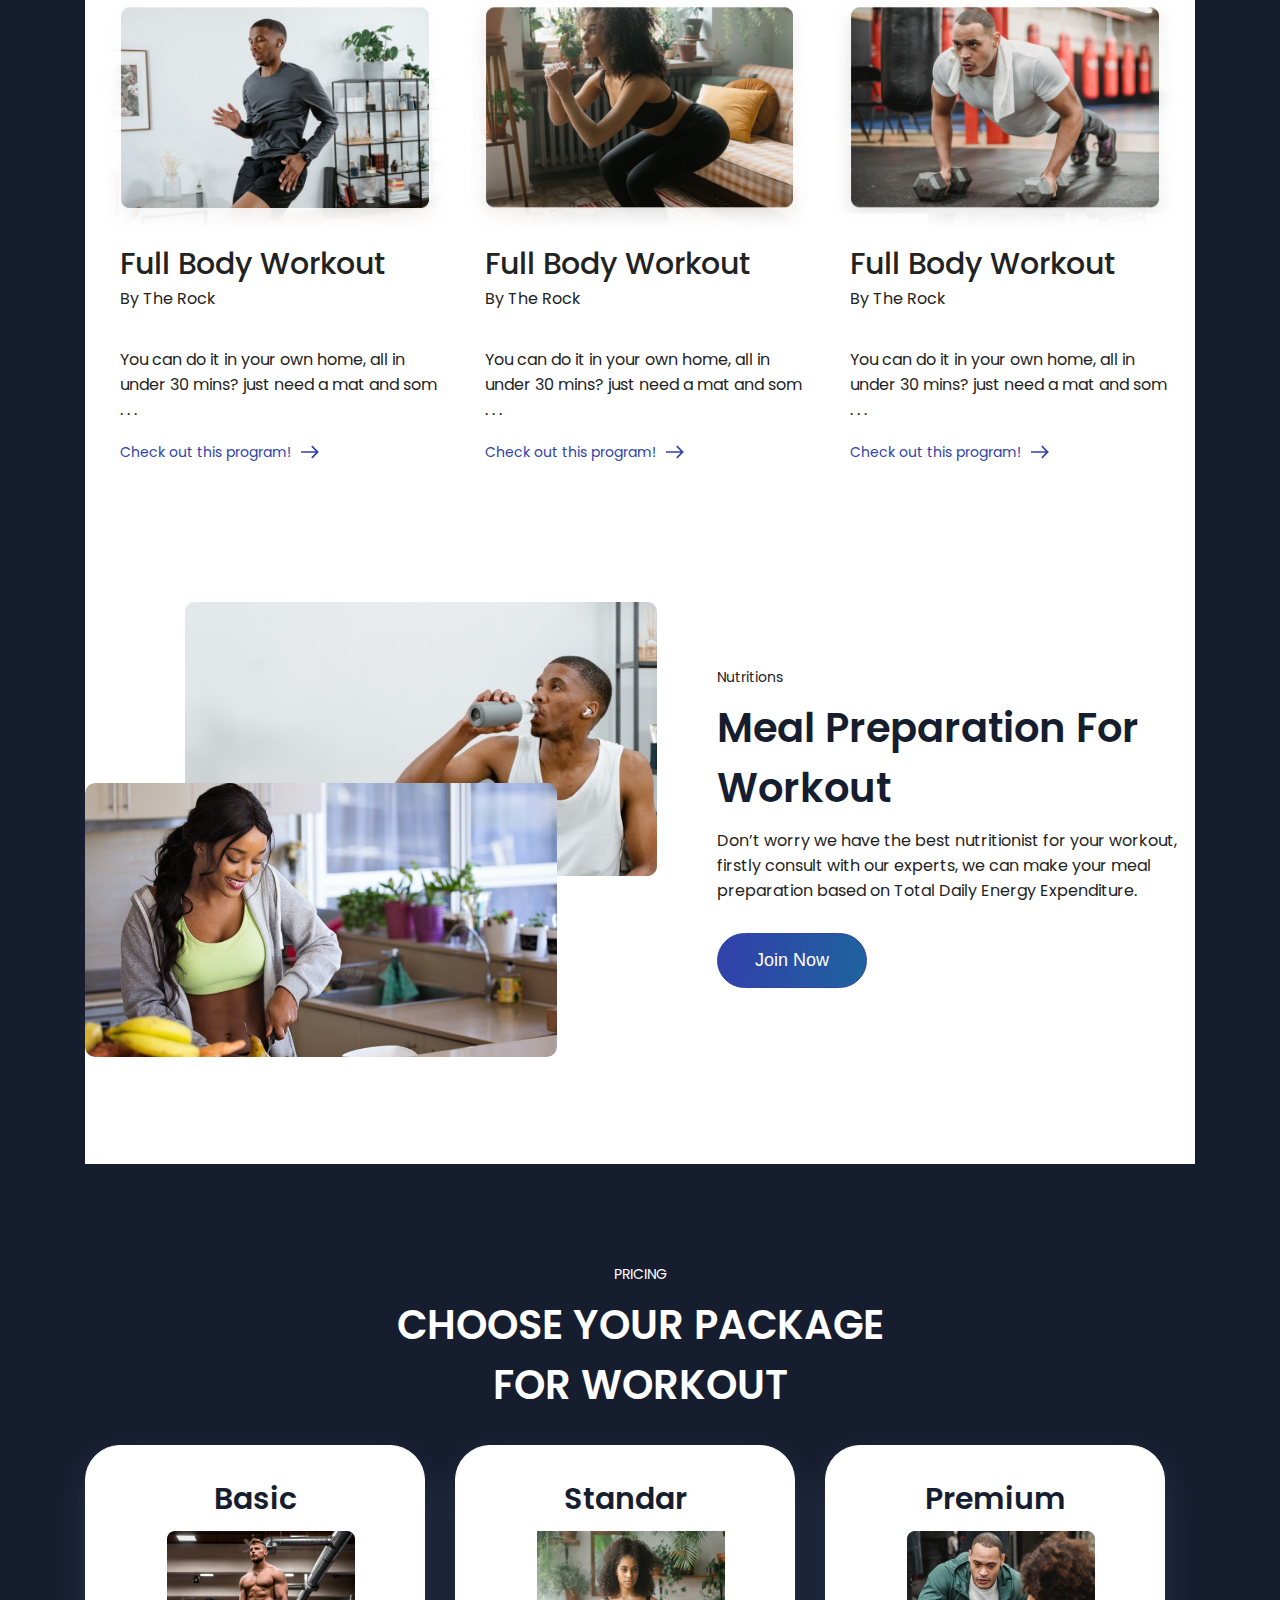
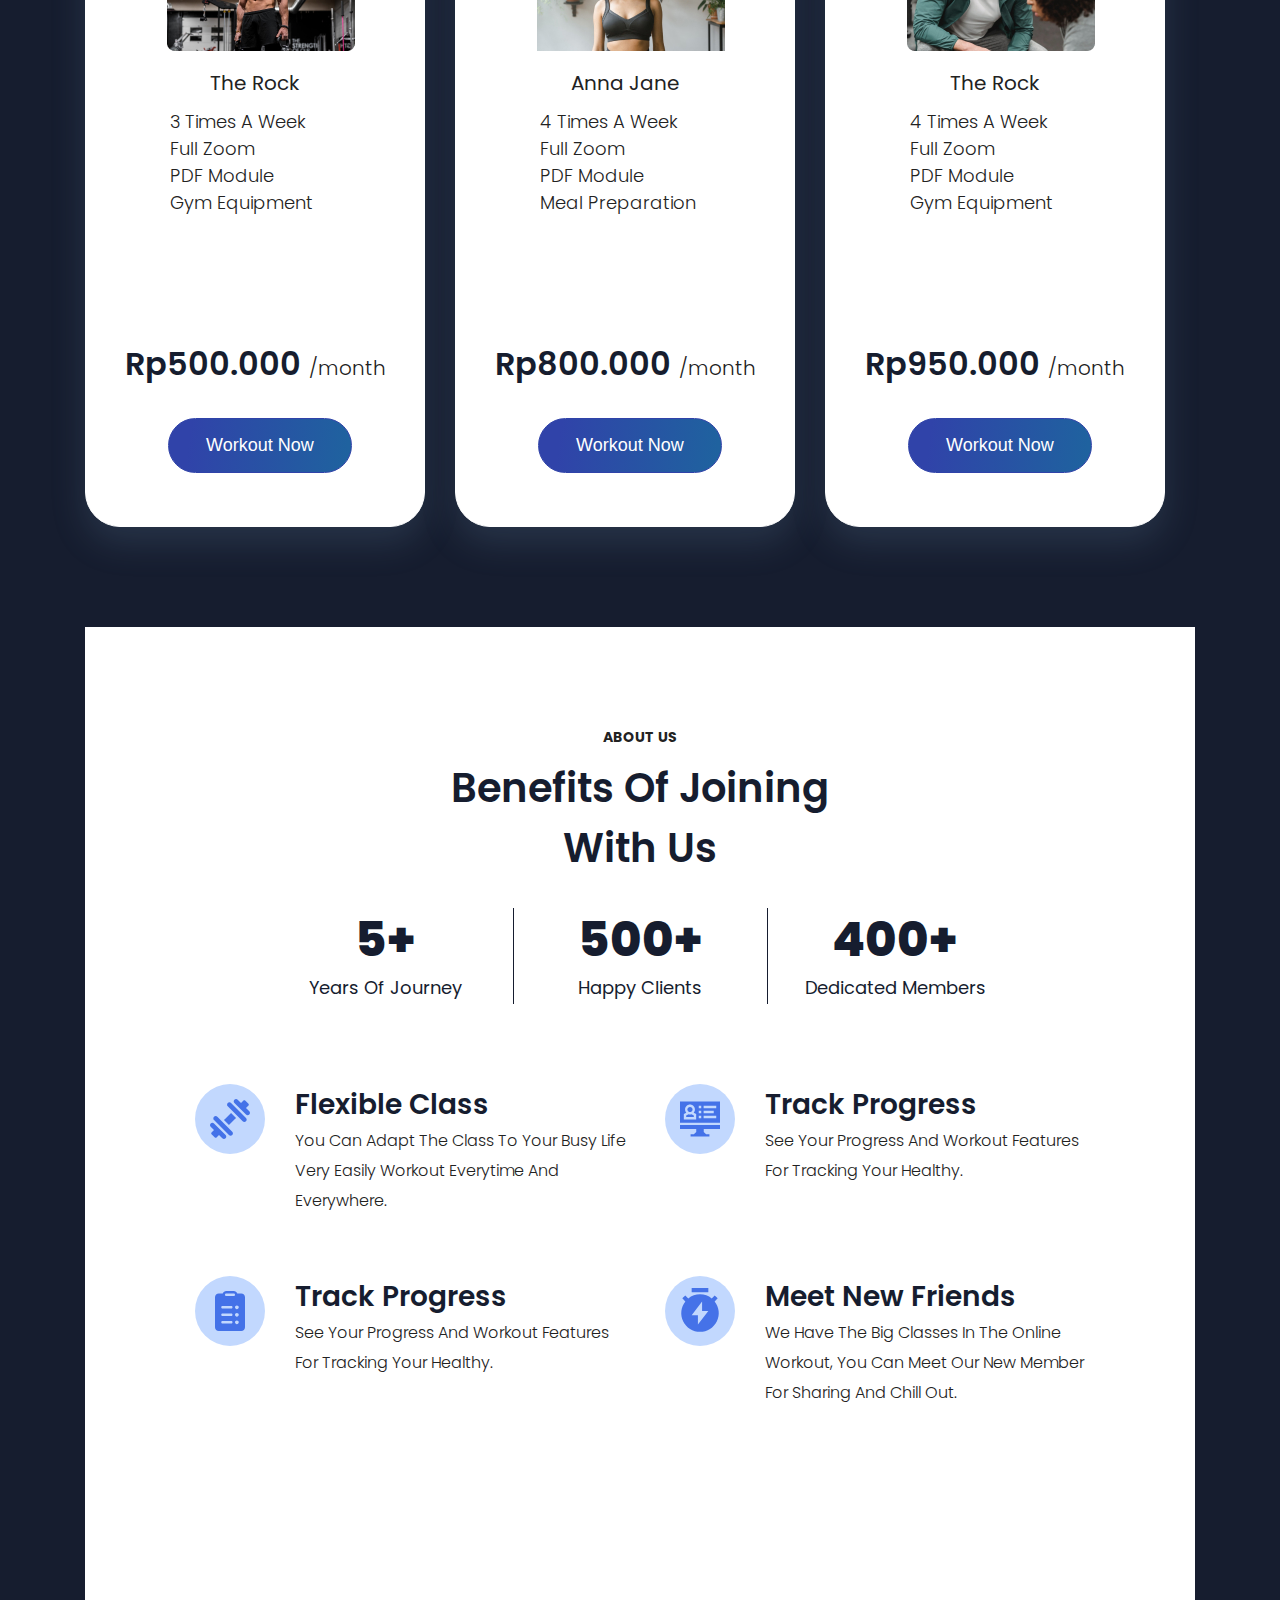
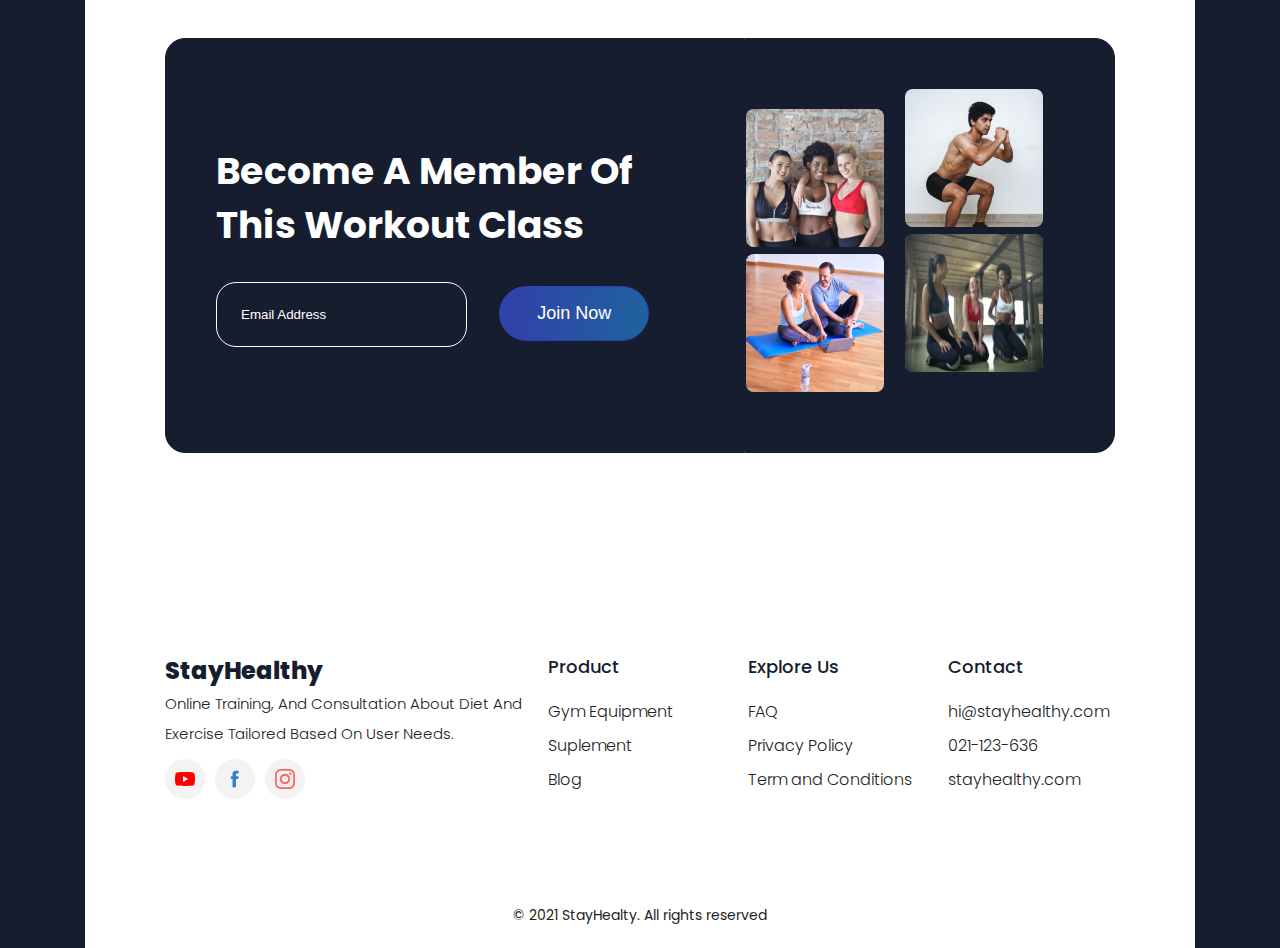
==== commit 47ee928b: "commit4" ====
--- a/index.html
+++ b/index.html
@@ -247,13 +247,43 @@
                     </div>
                 </div>
             </section>
-
-
-
         </div>
     </main>
 
-    <footer></footer>
+    <footer class="footer">
+        <div class="footer__media">
+            <h3 class="footer__title">StayHealthy</h3>
+            <p class="footer__text">Online Training, and Consultation About Diet and Exercise tailored based on user needs.</p>
+            <div class="footer__sozial">
+                <img src="./image/footer-Linkedin.svg" alt="social-icon" class="footer__icon_media">
+                <img src="./image/footer-FB.svg" alt="social-icon" class="footer__icon_media">
+                <img src="./image/footer-IG.svg" alt="social-icon" class="footer__icon_media">
+            </div>
+        </div>
+        <div class="footer__cards">
+            <div class="footer__card footer__card1">
+                <h3 class="footer__card_title">Product</h3>
+                <p class="footer__card_text">Gym Equipment</p>
+                <p class="footer__card_text">Suplement</p>
+                <p class="footer__card_text">Blog</p>
+            </div>
+            <div class="footer__card footer__card1">
+                <h3 class="footer__card_title">Explore Us</h3>
+                <p class="footer__card_text">FAQ</p>
+                <p class="footer__card_text">Privacy Policy</p>
+                <p class="footer__card_text">Term and Conditions</p>
+            </div>
+            <div class="footer__card">
+                <h3 class="footer__card_title">Contact</h3>
+                <p class="footer__card_text">hi@stayhealthy.com</p>
+                <p class="footer__card_text">021-123-636</p>
+                <p class="footer__card_text">stayhealthy.com</p>
+            </div>
+        </div>
+    </footer>
+    <div class="footer__container"> 
+        <p class="footer__end">© 2021 StayHealty. All rights reserved</p>
+    </div>
 </body>
 
 </html>--- a/style.css
+++ b/style.css
@@ -383,6 +383,9 @@
 .section-7__wrapper {
     background: #161D2F;
     padding: 105px 50px;
+    border: 1px solid #161D2F;
+    border-radius: 20px 0 0 20px;
+
 }
 .section-7__text {
     margin-bottom: 30px;
@@ -402,6 +405,8 @@
 .section-7__fotos {
     display: flex;
     background: #161D2F;
+    border: 1px solid #161D2F;
+    border-radius: 0 20px 20px 0;
 }
 .section-7__img {
     border-radius: 8px;
@@ -414,4 +419,70 @@
 .section-7__fotos_column2 {
     margin-top: 50px;
     margin-right: 50px;
+}
+.footer {
+    color: #161D2F;
+    display: flex;
+    background: #fff;
+    max-width: 1110px;
+    margin: 0 auto;
+    padding: 100px 80px;
+}
+.footer__media {
+    max-width: 445px;
+    margin-right: 26px;
+}
+.footer__title {
+    font-weight: 800;
+    font-size: 24px;
+    line-height: 36px;
+}
+.footer__text {
+    font-weight: 300;
+    font-size: 15px;
+    line-height: 30px;
+    text-transform: capitalize;
+    color: #222222;
+    margin-bottom: 10px;
+}
+.footer__sozial {
+    display: flex;
+}
+.footer__icon_media {
+    margin-right: 10px;
+}
+.footer__cards {
+    display: flex;
+    background: #fff;
+}
+.footer__card {
+    min-width: 167px;
+}
+.footer__card1 {
+    margin-right: 33px;
+}
+.footer__card_title {
+    font-weight: 500;
+    font-size: 18px;
+    line-height: 27px;
+    margin-bottom: 20px;
+}
+.footer__card_text {
+    font-weight: 300;
+    font-size: 16px;
+    line-height: 24px;
+    color: #222222;
+    margin-bottom: 10px;
+}
+.footer__container {
+    background: #fff;
+    max-width: 1110px;
+    margin: 0 auto;
+    text-align: center;
+    padding-bottom: 20px;
+}
+.footer__end {
+    font-size: 14px;
+    line-height: 26px;
+    color: #222222;
 }